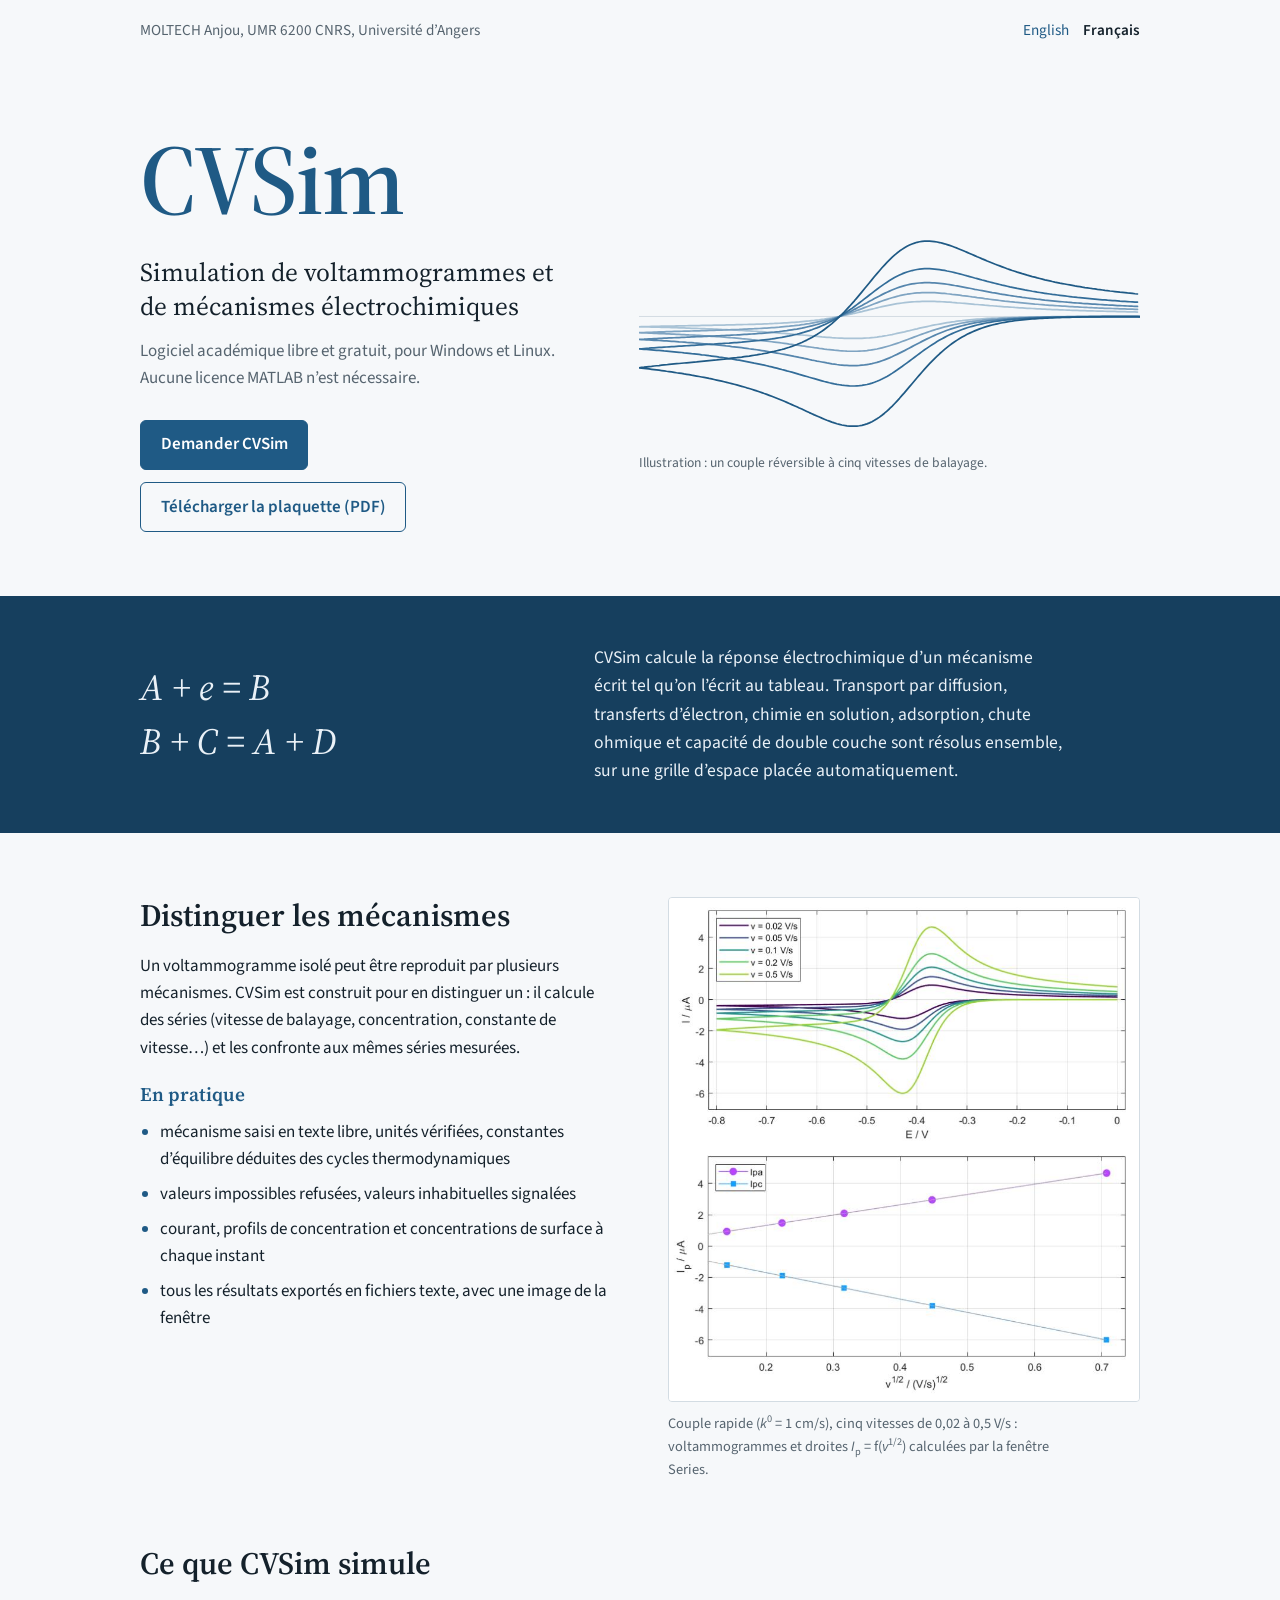
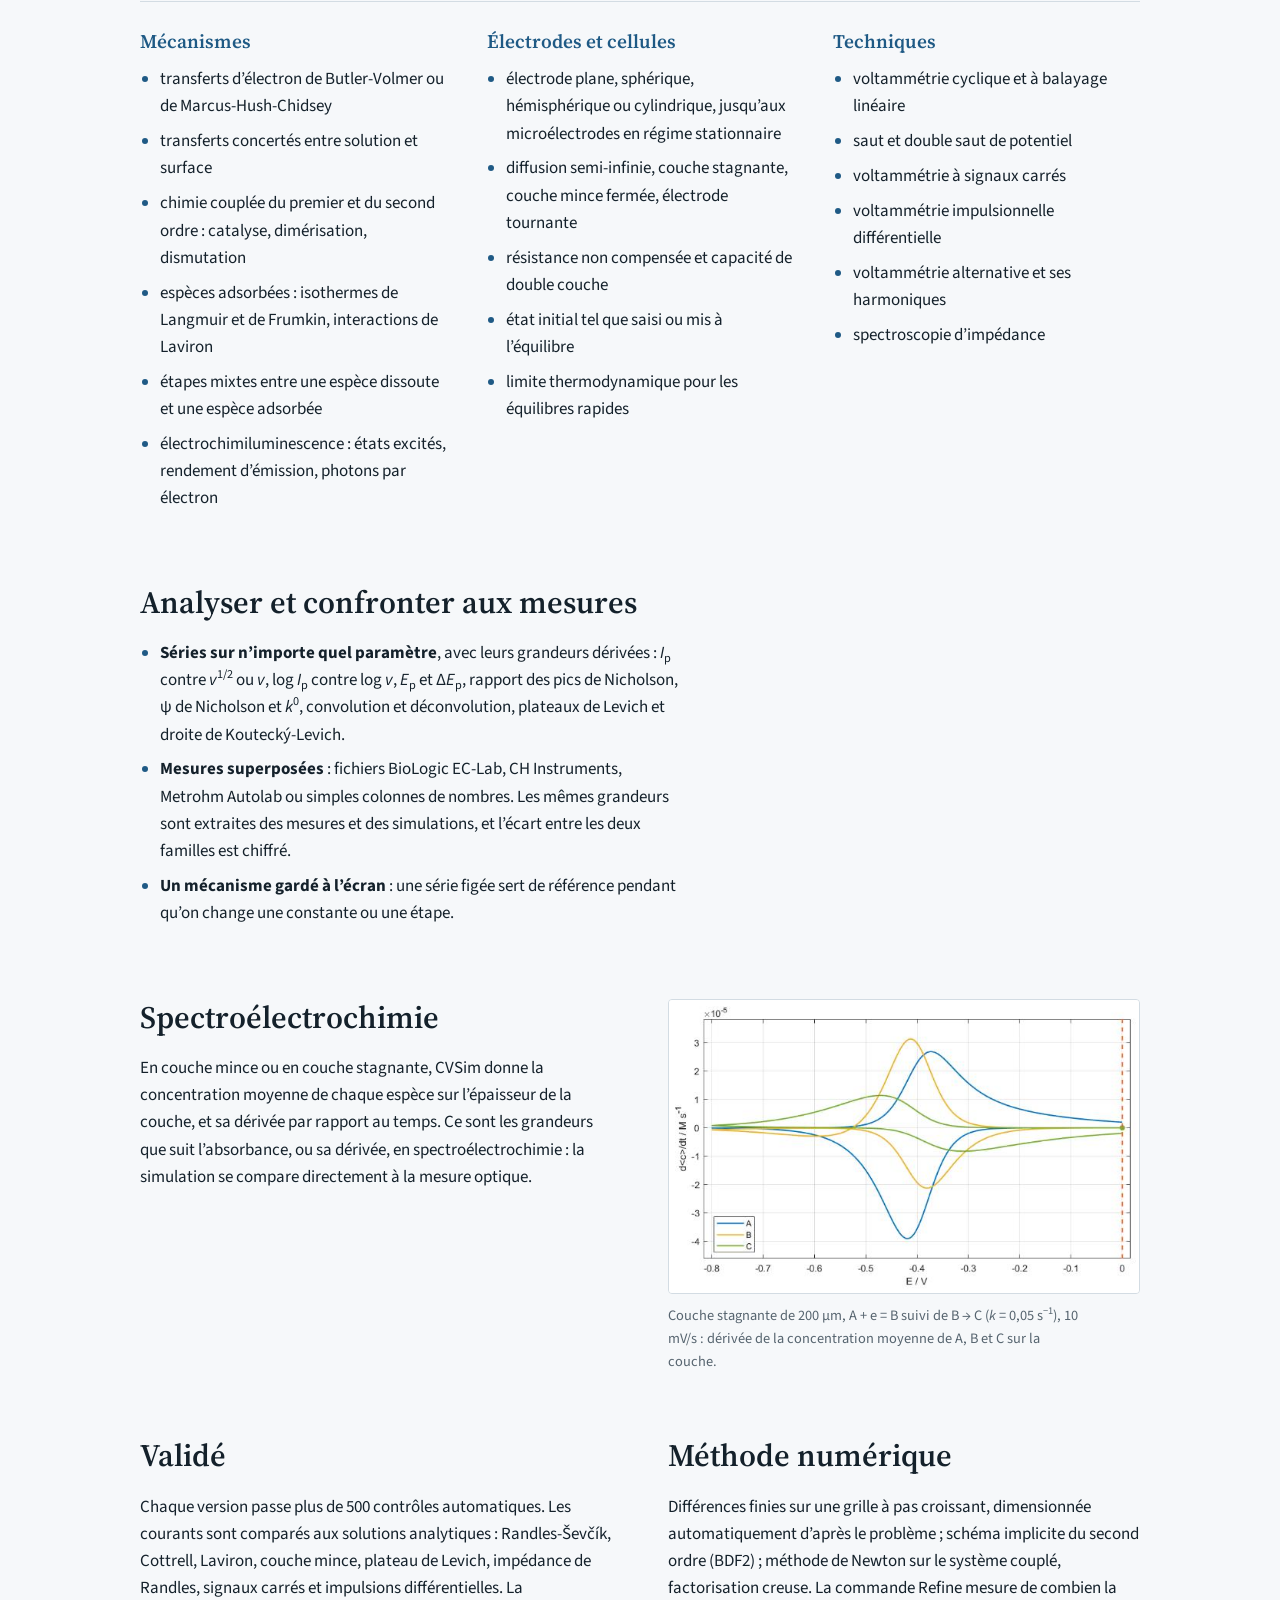
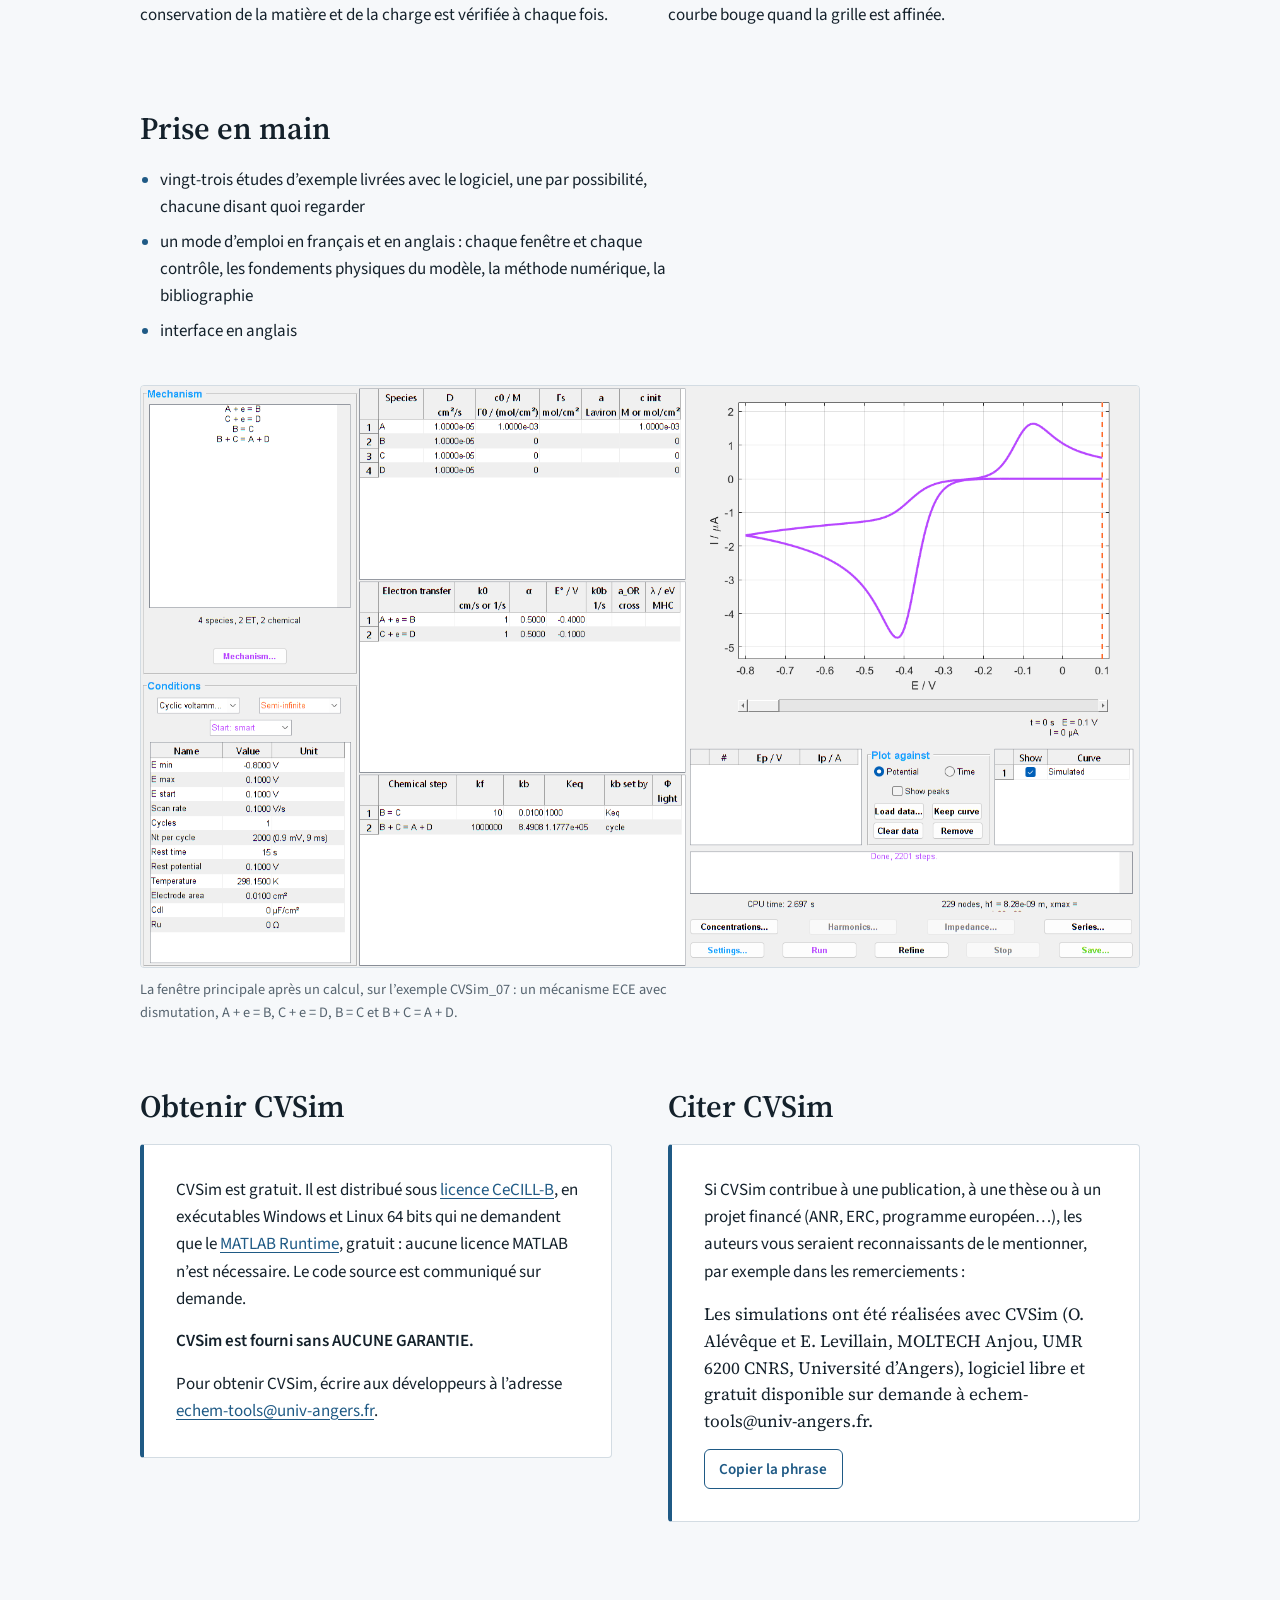
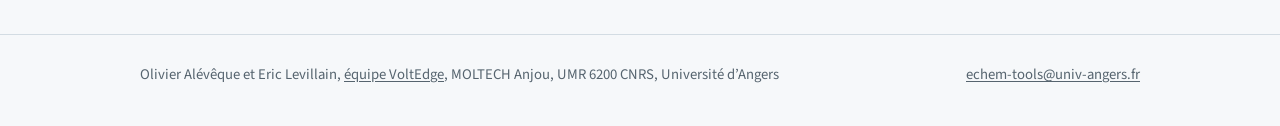
==== fr/index.html @ 3dc46833 "Add files via upload" ====
<!doctype html>
<html lang="fr">
<head>
<meta charset="utf-8">
<meta name="viewport" content="width=device-width, initial-scale=1">
<title>CVSim · Simulation de voltammogrammes et de mécanismes électrochimiques</title>
<meta name="description" content="CVSim est un logiciel académique libre et gratuit qui simule voltammogrammes et mécanismes électrochimiques : diffusion, transfert d'électron, chimie couplée, adsorption, couche mince, spectroélectrochimie. Windows et Linux.">
<link rel="alternate" hreflang="fr" href="./">
<link rel="alternate" hreflang="en" href="../">
<link rel="icon" href="../assets/favicon.svg" type="image/svg+xml">
<link rel="preconnect" href="https://fonts.googleapis.com">
<link rel="preconnect" href="https://fonts.gstatic.com" crossorigin>
<link href="https://fonts.googleapis.com/css2?family=Source+Sans+3:wght@400;600&family=Source+Serif+4:ital,opsz,wght@0,8..60,400;0,8..60,600;1,8..60,400&display=swap" rel="stylesheet">
<link rel="stylesheet" href="../assets/style.css">
</head>
<body>

<header class="topbar">
  <a class="lab" href="https://moltech-anjou.univ-angers.fr/fr/recherche/equipe-voltedge.html">MOLTECH Anjou, UMR 6200 CNRS, Université d’Angers</a>
  <nav class="lang" aria-label="Langue">
    <a href="../" hreflang="en" lang="en">English</a>
    <span aria-current="page">Français</span>
  </nav>
</header>

<main>

  <section class="hero">
    <div>
      <h1>CVSim</h1>
      <p class="tagline">Simulation de voltammogrammes et de mécanismes électrochimiques</p>
      <p class="platform">Logiciel académique libre et gratuit, pour Windows et Linux. Aucune licence MATLAB n’est nécessaire.</p>
      <div class="actions">
        <a class="btn btn-primary" href="mailto:echem-tools@univ-angers.fr?subject=Demande%20CVSim">Demander CVSim</a>
        <a class="btn btn-secondary" href="https://uabox.univ-angers.fr/s/JEEEbe2ZSLbXmXr/download?path=%2F&amp;files=CVSim_Plaquette_FR.pdf">Télécharger la plaquette (PDF)</a>
      </div>
    </div>
    <figure class="hero-figure">
      <img src="../images/hero-cv.svg" width="640" height="320" alt="Voltammogrammes cycliques d’un couple réversible à cinq vitesses de balayage">
      <figcaption>Illustration&nbsp;: un couple réversible à cinq vitesses de balayage.</figcaption>
    </figure>
  </section>

  <section class="board" aria-label="Les mécanismes, écrits comme au tableau">
    <div class="board-inner">
      <p class="equations">A + e = B<br>B + C = A + D</p>
      <p class="lead">CVSim calcule la réponse électrochimique d’un mécanisme écrit tel qu’on l’écrit au tableau. Transport par diffusion, transferts d’électron, chimie en solution, adsorption, chute ohmique et capacité de double couche sont résolus ensemble, sur une grille d’espace placée automatiquement.</p>
    </div>
  </section>

  <section class="section">
    <div class="split">
      <div class="prose">
        <h2>Distinguer les mécanismes</h2>
        <p>Un voltammogramme isolé peut être reproduit par plusieurs mécanismes. CVSim est construit pour en distinguer un&nbsp;: il calcule des séries (vitesse de balayage, concentration, constante de vitesse…) et les confronte aux mêmes séries mesurées.</p>
        <h3>En pratique</h3>
        <ul class="plain">
          <li>mécanisme saisi en texte libre, unités vérifiées, constantes d’équilibre déduites des cycles thermodynamiques</li>
          <li>valeurs impossibles refusées, valeurs inhabituelles signalées</li>
          <li>courant, profils de concentration et concentrations de surface à chaque instant</li>
          <li>tous les résultats exportés en fichiers texte, avec une image de la fenêtre</li>
        </ul>
      </div>
      <figure class="fig" data-file="images/fig1-scan-rates.png">
        <img src="../images/fig1-scan-rates.png" alt="Voltammogrammes d’un couple rapide à cinq vitesses de balayage et courants de pic tracés en fonction de la racine carrée de la vitesse" loading="lazy">
        <figcaption>Couple rapide (<i>k</i><sup>0</sup> = 1 cm/s), cinq vitesses de 0,02 à 0,5 V/s&nbsp;: voltammogrammes et droites <i>I</i><sub>p</sub> = f(<i>v</i><sup>1/2</sup>) calculées par la fenêtre Series.</figcaption>
      </figure>
    </div>
  </section>

  <section class="section" aria-labelledby="possibilites">
    <h2 id="possibilites">Ce que CVSim simule</h2>
    <div class="columns">
      <div>
        <h3>Mécanismes</h3>
        <ul class="plain">
          <li>transferts d’électron de Butler-Volmer ou de Marcus-Hush-Chidsey</li>
          <li>transferts concertés entre solution et surface</li>
          <li>chimie couplée du premier et du second ordre&nbsp;: catalyse, dimérisation, dismutation</li>
          <li>espèces adsorbées&nbsp;: isothermes de Langmuir et de Frumkin, interactions de Laviron</li>
          <li>étapes mixtes entre une espèce dissoute et une espèce adsorbée</li>
          <li>électrochimiluminescence&nbsp;: états excités, rendement d’émission, photons par électron</li>
        </ul>
      </div>
      <div>
        <h3>Électrodes et cellules</h3>
        <ul class="plain">
          <li>électrode plane, sphérique, hémisphérique ou cylindrique, jusqu’aux microélectrodes en régime stationnaire</li>
          <li>diffusion semi-infinie, couche stagnante, couche mince fermée, électrode tournante</li>
          <li>résistance non compensée et capacité de double couche</li>
          <li>état initial tel que saisi ou mis à l’équilibre</li>
          <li>limite thermodynamique pour les équilibres rapides</li>
        </ul>
      </div>
      <div>
        <h3>Techniques</h3>
        <ul class="plain">
          <li>voltammétrie cyclique et à balayage linéaire</li>
          <li>saut et double saut de potentiel</li>
          <li>voltammétrie à signaux carrés</li>
          <li>voltammétrie impulsionnelle différentielle</li>
          <li>voltammétrie alternative et ses harmoniques</li>
          <li>spectroscopie d’impédance</li>
        </ul>
      </div>
    </div>
  </section>

  <section class="section">
    <div class="prose">
      <h2>Analyser et confronter aux mesures</h2>
      <ul class="plain">
        <li><strong>Séries sur n’importe quel paramètre</strong>, avec leurs grandeurs dérivées&nbsp;: <i>I</i><sub>p</sub> contre <i>v</i><sup>1/2</sup> ou <i>v</i>, log <i>I</i><sub>p</sub> contre log <i>v</i>, <i>E</i><sub>p</sub> et Δ<i>E</i><sub>p</sub>, rapport des pics de Nicholson, ψ de Nicholson et <i>k</i><sup>0</sup>, convolution et déconvolution, plateaux de Levich et droite de Koutecký-Levich.</li>
        <li><strong>Mesures superposées</strong>&nbsp;: fichiers BioLogic EC-Lab, CH Instruments, Metrohm Autolab ou simples colonnes de nombres. Les mêmes grandeurs sont extraites des mesures et des simulations, et l’écart entre les deux familles est chiffré.</li>
        <li><strong>Un mécanisme gardé à l’écran</strong>&nbsp;: une série figée sert de référence pendant qu’on change une constante ou une étape.</li>
      </ul>
    </div>
  </section>

  <section class="section">
    <div class="split">
      <div class="prose">
        <h2>Spectroélectrochimie</h2>
        <p>En couche mince ou en couche stagnante, CVSim donne la concentration moyenne de chaque espèce sur l’épaisseur de la couche, et sa dérivée par rapport au temps. Ce sont les grandeurs que suit l’absorbance, ou sa dérivée, en spectroélectrochimie&nbsp;: la simulation se compare directement à la mesure optique.</p>
      </div>
      <figure class="fig" data-file="images/fig2-stagnant-layer.png">
        <img src="../images/fig2-stagnant-layer.png" alt="Dérivée des concentrations moyennes de A, B et C sur une couche stagnante de 200 micromètres" loading="lazy">
        <figcaption>Couche stagnante de 200 μm, A + e = B suivi de B → C (<i>k</i> = 0,05 s<sup>−1</sup>), 10 mV/s&nbsp;: dérivée de la concentration moyenne de A, B et C sur la couche.</figcaption>
      </figure>
    </div>
  </section>

  <section class="section">
    <div class="split">
      <div class="prose">
        <h2>Validé</h2>
        <p>Chaque version passe plus de 500 contrôles automatiques. Les courants sont comparés aux solutions analytiques&nbsp;: Randles-Ševčík, Cottrell, Laviron, couche mince, plateau de Levich, impédance de Randles, signaux carrés et impulsions différentielles. La conservation de la matière et de la charge est vérifiée à chaque fois.</p>
      </div>
      <div class="prose">
        <h2>Méthode numérique</h2>
        <p>Différences finies sur une grille à pas croissant, dimensionnée automatiquement d’après le problème&nbsp;; schéma implicite du second ordre (BDF2)&nbsp;; méthode de Newton sur le système couplé, factorisation creuse. La commande Refine mesure de combien la courbe bouge quand la grille est affinée.</p>
      </div>
    </div>
  </section>

  <section class="section">
    <div class="stack">
      <div class="prose">
        <h2>Prise en main</h2>
        <ul class="plain">
          <li>vingt-trois études d’exemple livrées avec le logiciel, une par possibilité, chacune disant quoi regarder</li>
          <li>un mode d’emploi en français et en anglais&nbsp;: chaque fenêtre et chaque contrôle, les fondements physiques du modèle, la méthode numérique, la bibliographie</li>
          <li>interface en anglais</li>
        </ul>
      </div>
      <figure class="fig" data-file="images/cvsim-window.png">
        <img src="../images/cvsim-window.png" alt="La fenêtre principale de CVSim" loading="lazy">
        <figcaption>La fenêtre principale après un calcul, sur l’exemple CVSim_07&nbsp;: un mécanisme ECE avec dismutation, A + e = B, C + e = D, B = C et B + C = A + D.</figcaption>
      </figure>
    </div>
  </section>

  <section class="section" id="obtenir">
    <div class="split">
      <div>
        <h2>Obtenir CVSim</h2>
        <div class="panel">
          <p>CVSim est gratuit. Il est distribué sous <a href="https://cecill.info/licences/Licence_CeCILL-B_V1-fr.html">licence CeCILL-B</a>, en exécutables Windows et Linux 64&nbsp;bits qui ne demandent que le <a href="https://www.mathworks.com/products/compiler/matlab-runtime.html">MATLAB Runtime</a>, gratuit&nbsp;: aucune licence MATLAB n’est nécessaire. Le code source est communiqué sur demande.</p>
          <p class="warranty">CVSim est fourni sans AUCUNE GARANTIE.</p>
          <p>Pour obtenir CVSim, écrire aux développeurs à l’adresse <a href="mailto:echem-tools@univ-angers.fr?subject=Demande%20CVSim">echem-tools@univ-angers.fr</a>.</p>
        </div>
      </div>
      <div>
        <h2>Citer CVSim</h2>
        <div class="panel">
          <p>Si CVSim contribue à une publication, à une thèse ou à un projet financé (ANR, ERC, programme européen…), les auteurs vous seraient reconnaissants de le mentionner, par exemple dans les remerciements&nbsp;:</p>
          <blockquote class="cite" id="cite-text">Les simulations ont été réalisées avec CVSim (O. Alévêque et E. Levillain, MOLTECH Anjou, UMR 6200 CNRS, Université d’Angers), logiciel libre et gratuit disponible sur demande à echem-tools@univ-angers.fr.</blockquote>
          <button class="copy" type="button" data-target="cite-text" data-done="Copié">Copier la phrase</button><span class="copy-status" role="status" aria-live="polite"></span>
        </div>
      </div>
    </div>
  </section>

</main>

<footer>
  <div class="footer-inner">
    <p>Olivier Alévêque et Eric Levillain, <a href="https://moltech-anjou.univ-angers.fr/fr/recherche/equipe-voltedge.html">équipe VoltEdge</a>, MOLTECH Anjou, UMR 6200 CNRS, Université d’Angers</p>
    <p><a href="mailto:echem-tools@univ-angers.fr">echem-tools@univ-angers.fr</a></p>
  </div>
</footer>

<script src="../assets/site.js"></script>
</body>
</html>
---- assets/style.css ----
/* CVSim — site stylesheet (shared by the English and French pages) */

:root {
  --paper: #F6F8FA;
  --surface: #FFFFFF;
  --ink: #14212B;
  --muted: #56646F;
  --rule: #D3DCE3;
  --accent: #1F5A85;
  --accent-deep: #163F5E;
  --accent-soft: #E6EEF5;

  --serif: "Source Serif 4", Georgia, "Times New Roman", serif;
  --sans: "Source Sans 3", "Segoe UI", Helvetica, Arial, sans-serif;

  --measure: 68ch;
  --wide: 1080px;
  --gutter: clamp(16px, 4vw, 40px);
}

*,
*::before,
*::after { box-sizing: border-box; }

html { -webkit-text-size-adjust: 100%; }

body {
  margin: 0;
  background: var(--paper);
  color: var(--ink);
  font-family: var(--sans);
  font-size: 1.0625rem;
  line-height: 1.6;
}

img, svg { max-width: 100%; height: auto; display: block; }

a { color: var(--accent); text-underline-offset: 0.15em; }
a:hover { color: var(--accent-deep); }

:focus-visible {
  outline: 3px solid var(--accent);
  outline-offset: 3px;
  border-radius: 2px;
}

sub, sup { font-size: 0.72em; line-height: 0; }

/* ---------- Top bar ---------- */

.topbar {
  max-width: var(--wide);
  margin: 0 auto;
  padding: 18px var(--gutter);
  display: flex;
  justify-content: space-between;
  align-items: baseline;
  gap: 16px;
  font-size: 0.95rem;
  color: var(--muted);
}

.topbar .lab { color: var(--muted); text-decoration: none; }
.topbar .lab:hover { color: var(--ink); text-decoration: underline; }

.lang { display: flex; gap: 14px; }
.lang a, .lang span { text-decoration: none; }
.lang [aria-current="page"] { color: var(--ink); font-weight: 600; }

/* ---------- Hero ---------- */

.hero {
  max-width: var(--wide);
  margin: 0 auto;
  padding: clamp(24px, 6vw, 72px) var(--gutter) clamp(32px, 6vw, 64px);
  display: grid;
  grid-template-columns: minmax(0, 1fr) minmax(0, 1.15fr);
  gap: clamp(24px, 5vw, 64px);
  align-items: center;
}

.hero h1 {
  font-family: var(--serif);
  font-weight: 600;
  font-size: clamp(3.4rem, 9vw, 6.2rem);
  line-height: 0.95;
  letter-spacing: -0.02em;
  color: var(--accent);
  margin: 0 0 0.3em;
}

.hero .tagline {
  font-family: var(--serif);
  font-size: clamp(1.25rem, 2.4vw, 1.6rem);
  line-height: 1.3;
  margin: 0 0 0.6em;
}

.hero .platform { color: var(--muted); margin: 0 0 1.6em; }

.actions { display: flex; flex-wrap: wrap; gap: 12px; }

.btn {
  display: inline-block;
  padding: 0.62em 1.15em;
  border-radius: 6px;
  font-weight: 600;
  text-decoration: none;
  border: 1.5px solid var(--accent);
}
.btn-primary { background: var(--accent); color: #fff; }
.btn-primary:hover { background: var(--accent-deep); border-color: var(--accent-deep); color: #fff; }
.btn-secondary { background: transparent; color: var(--accent); }
.btn-secondary:hover { background: var(--accent-soft); }

.hero-figure { margin: 0; }
.hero-figure figcaption {
  margin-top: 10px;
  font-size: 0.85rem;
  color: var(--muted);
}

/* ---------- Mechanism strip ---------- */

.board {
  background: var(--accent-deep);
  color: #EAF1F7;
}
.board-inner {
  max-width: var(--wide);
  margin: 0 auto;
  padding: clamp(28px, 5vw, 48px) var(--gutter);
  display: grid;
  grid-template-columns: minmax(0, 1fr) minmax(0, 1.4fr);
  gap: clamp(20px, 5vw, 64px);
  align-items: center;
}
.board .equations {
  font-family: var(--serif);
  font-style: italic;
  font-size: clamp(1.5rem, 3.4vw, 2.3rem);
  line-height: 1.45;
  margin: 0;
}
.board p.lead { margin: 0; font-size: 1.1rem; max-width: 52ch; }

/* ---------- Content ---------- */

main { padding-bottom: 24px; }

.section {
  max-width: var(--wide);
  margin: 0 auto;
  padding: clamp(36px, 6vw, 64px) var(--gutter) 0;
}

.section h2,
.split h2 {
  font-family: var(--serif);
  font-weight: 600;
  font-size: clamp(1.55rem, 2.6vw, 1.95rem);
  line-height: 1.2;
  margin: 0 0 0.6em;
  color: var(--ink);
}

.section h3 {
  font-family: var(--serif);
  font-weight: 600;
  font-size: 1.2rem;
  margin: 0 0 0.5em;
  color: var(--accent);
}

.prose { max-width: var(--measure); }
.prose p { margin: 0 0 1em; }

ul.plain { margin: 0; padding-left: 1.15em; }
ul.plain li { margin: 0 0 0.45em; }
ul.plain li::marker { color: var(--accent); }

.split {
  display: grid;
  grid-template-columns: minmax(0, 1fr) minmax(0, 1fr);
  gap: clamp(24px, 5vw, 56px);
  align-items: start;
}

.columns {
  display: grid;
  grid-template-columns: repeat(3, minmax(0, 1fr));
  gap: clamp(20px, 4vw, 40px);
  border-top: 1px solid var(--rule);
  padding-top: 24px;
}

/* ---------- Figures ---------- */

figure.fig { margin: 0; }
figure.fig img {
  width: 100%;
  background: var(--surface);
  border: 1px solid var(--rule);
  border-radius: 4px;
}
figure.fig figcaption {
  margin-top: 10px;
  font-size: 0.9rem;
  color: var(--muted);
  max-width: 60ch;
}

/* Shown only while an image file has not been added to /images yet */
figure.fig.missing img { display: none; }
figure.fig.missing::before {
  content: attr(data-file);
  display: flex;
  align-items: center;
  justify-content: center;
  min-height: 220px;
  border: 1.5px dashed var(--rule);
  border-radius: 4px;
  color: var(--muted);
  font-size: 0.9rem;
  background: var(--surface);
}

/* ---------- Obtain / cite ---------- */

.panel {
  background: var(--surface);
  border: 1px solid var(--rule);
  border-left: 4px solid var(--accent);
  border-radius: 4px;
  padding: clamp(20px, 3vw, 32px);
}
.panel p { margin: 0 0 0.9em; }
.panel p:last-child { margin-bottom: 0; }

.warranty { font-weight: 600; }

blockquote.cite {
  margin: 0 0 14px;
  padding: 0;
  font-family: var(--serif);
  font-size: 1.08rem;
  line-height: 1.55;
}

.copy {
  font: inherit;
  font-size: 0.95rem;
  font-weight: 600;
  padding: 0.45em 0.95em;
  border-radius: 6px;
  border: 1.5px solid var(--accent);
  background: transparent;
  color: var(--accent);
  cursor: pointer;
}
.copy:hover { background: var(--accent-soft); }
.copy-status { margin-left: 10px; font-size: 0.9rem; color: var(--muted); }

/* ---------- Footer ---------- */

footer {
  margin-top: clamp(48px, 8vw, 88px);
  border-top: 1px solid var(--rule);
}
.footer-inner {
  max-width: var(--wide);
  margin: 0 auto;
  padding: 28px var(--gutter) 40px;
  display: flex;
  flex-wrap: wrap;
  justify-content: space-between;
  gap: 12px 32px;
  font-size: 0.92rem;
  color: var(--muted);
}
.footer-inner p { margin: 0; }
.footer-inner a { color: var(--muted); }
.footer-inner a:hover { color: var(--ink); }

/* ---------- Responsive ---------- */

@media (max-width: 820px) {
  .hero,
  .board-inner,
  .split { grid-template-columns: minmax(0, 1fr); }
  .columns { grid-template-columns: minmax(0, 1fr); }
  .hero-figure { order: 2; }
}

@media (max-width: 480px) {
  .topbar { flex-direction: column; gap: 6px; }
  .btn { width: 100%; text-align: center; }
}

@media print {
  .actions, .copy, .lang { display: none; }
  body { background: #fff; }
  .board { background: #fff; color: var(--ink); }
}

/* Prose followed by a full-width figure (wide window captures) */
.stack { display: grid; gap: clamp(20px, 3vw, 32px); }
.stack figure.fig figcaption { max-width: 80ch; }
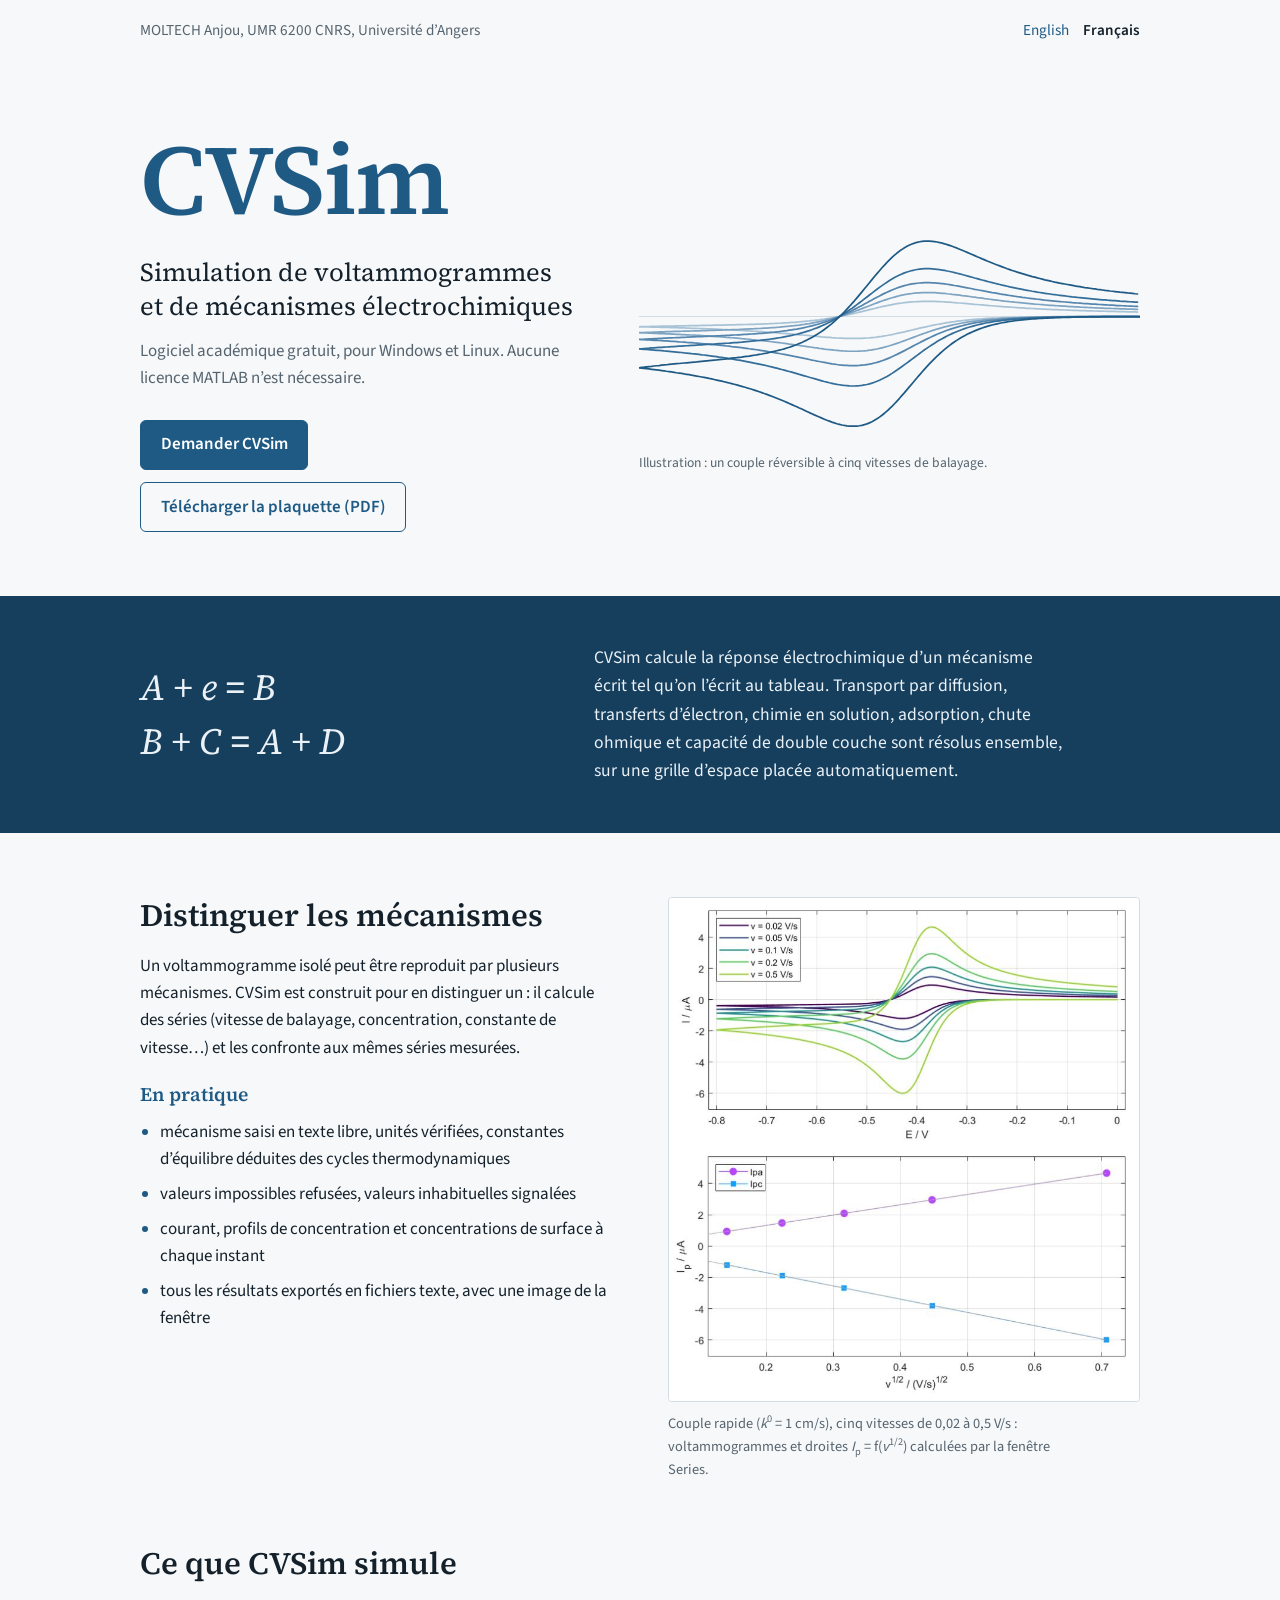
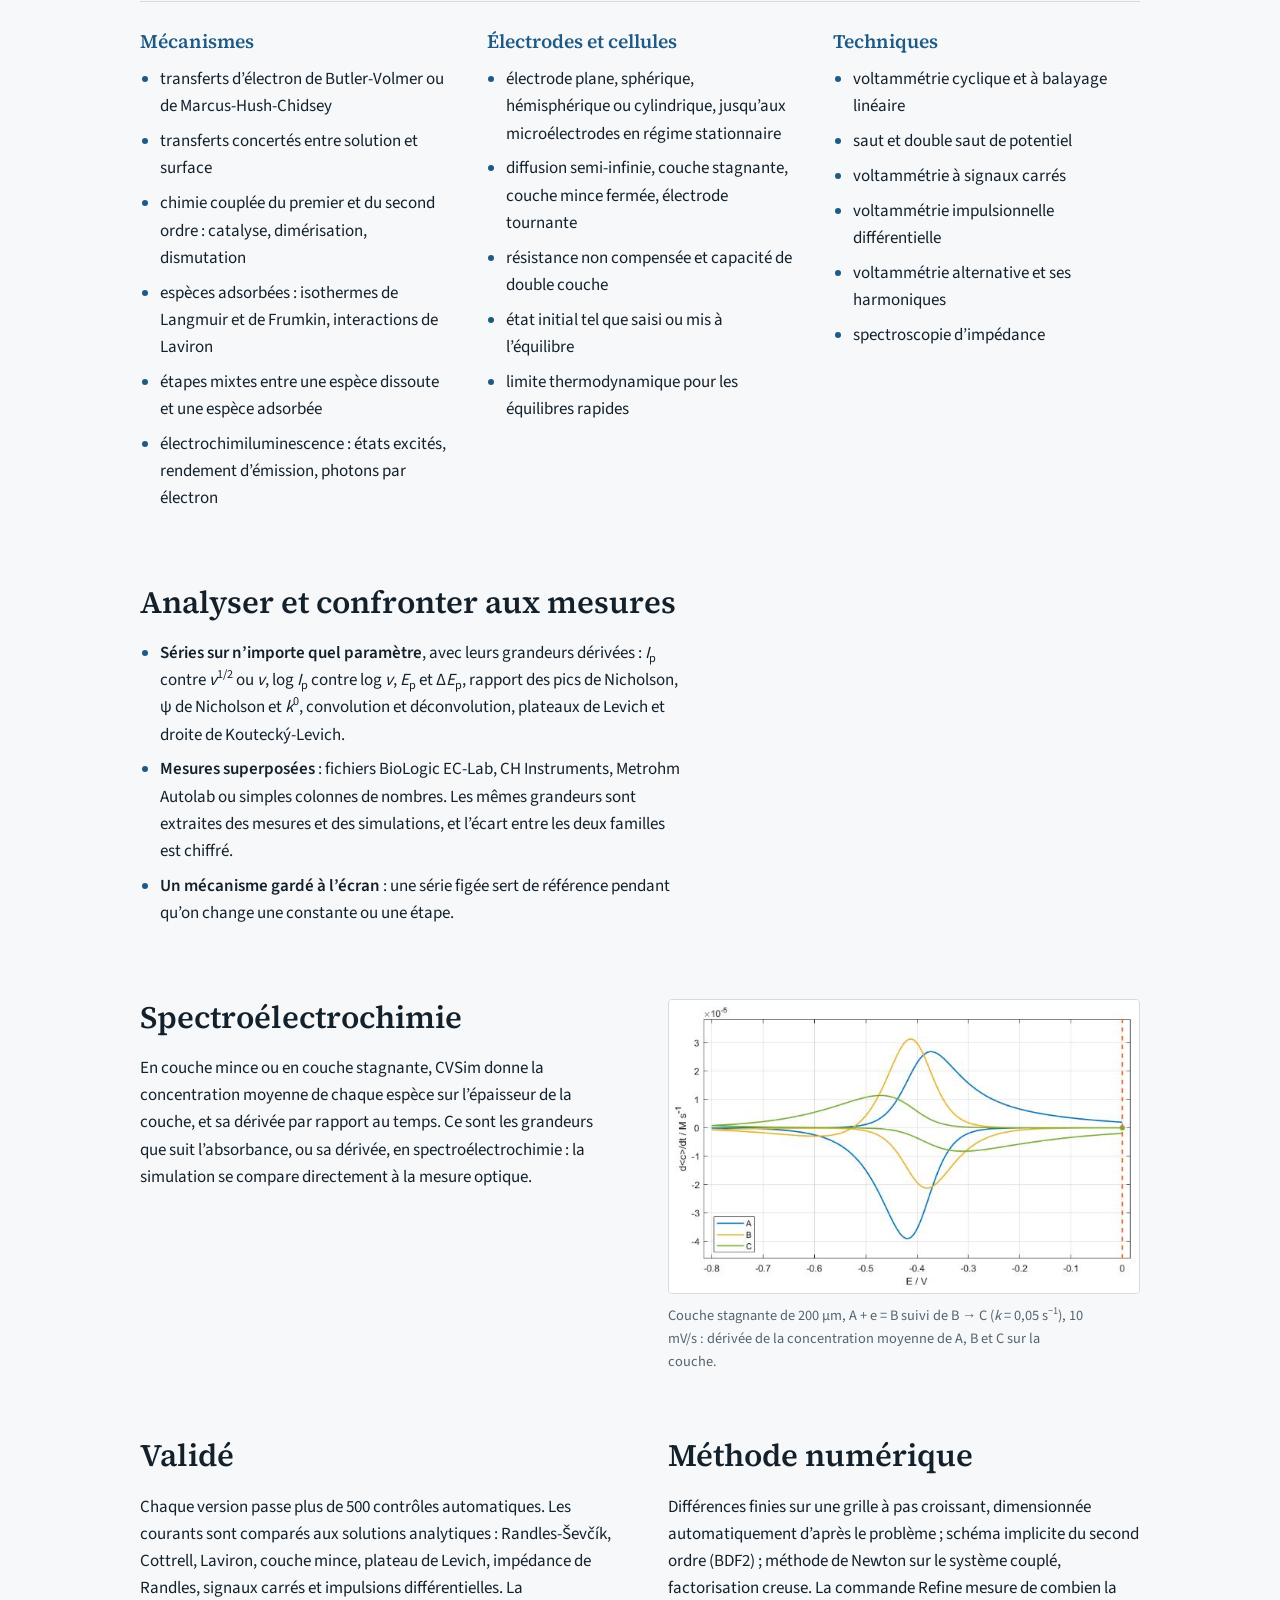
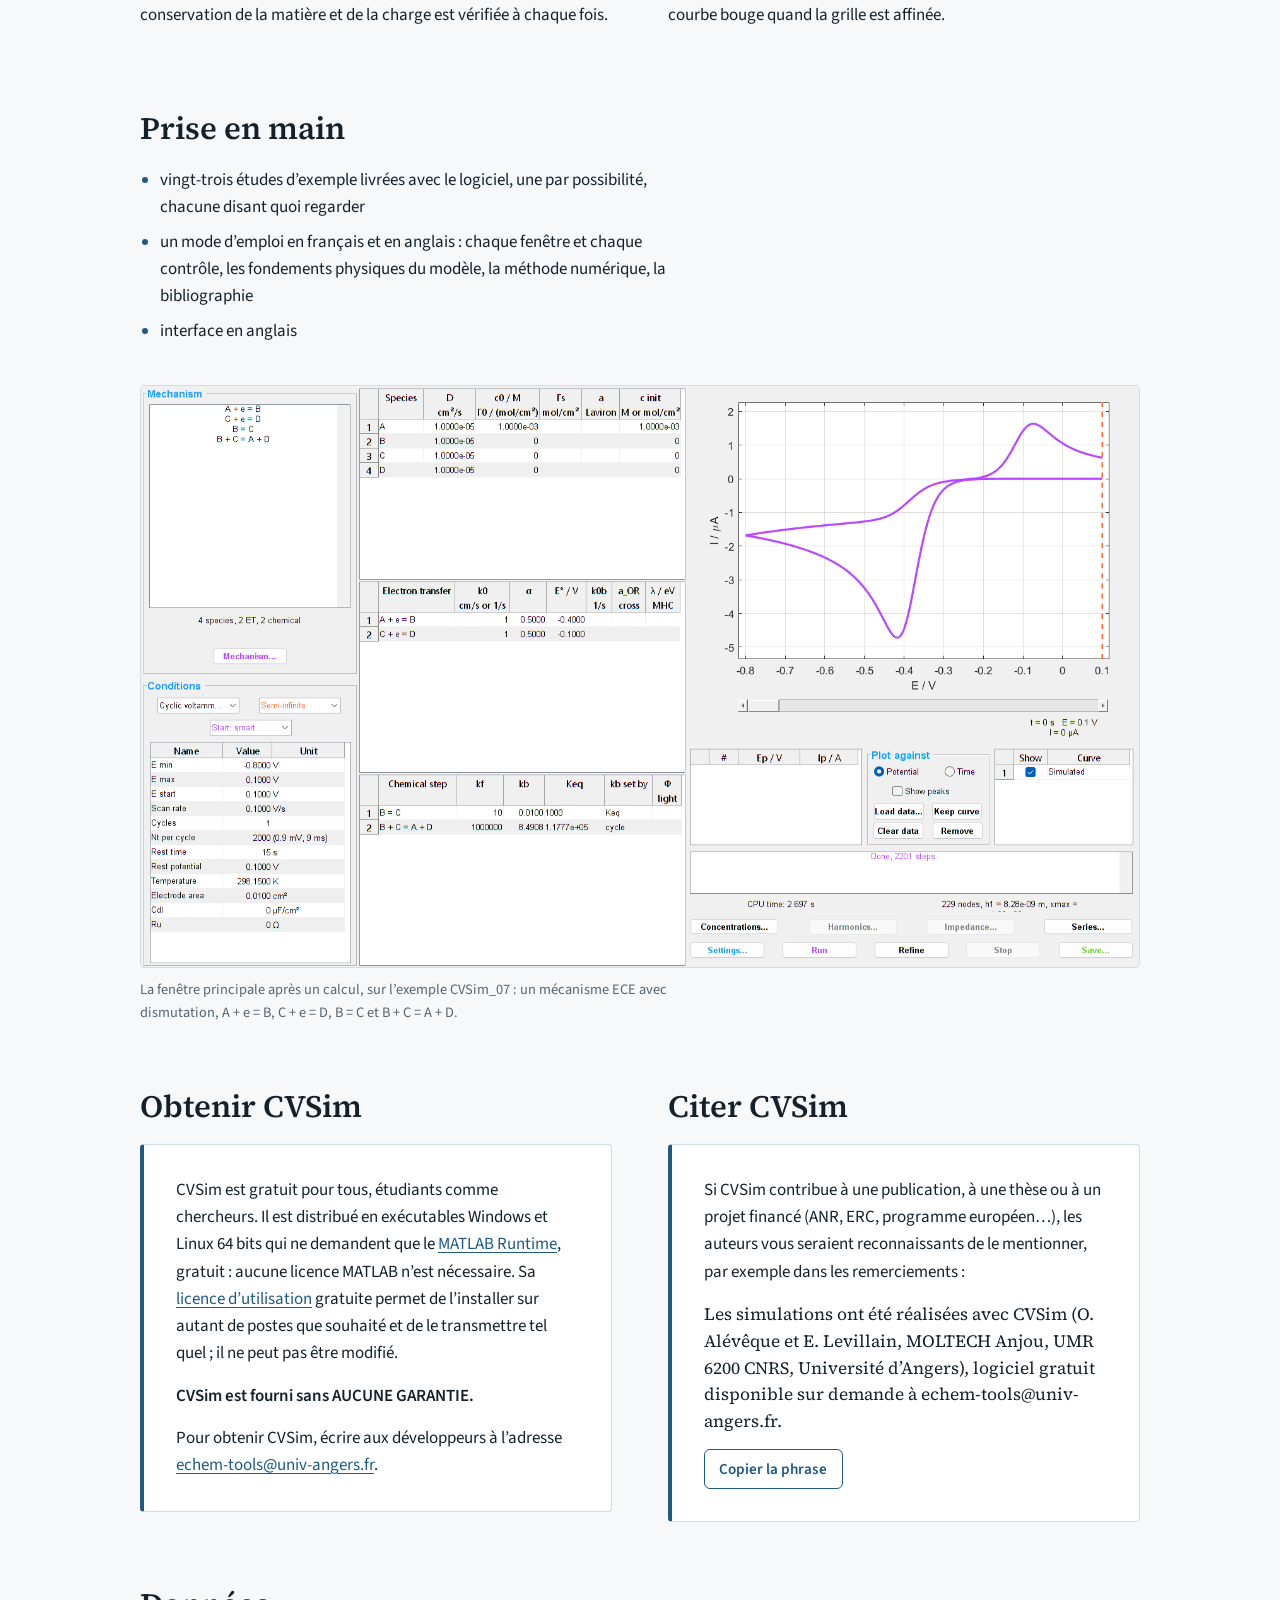
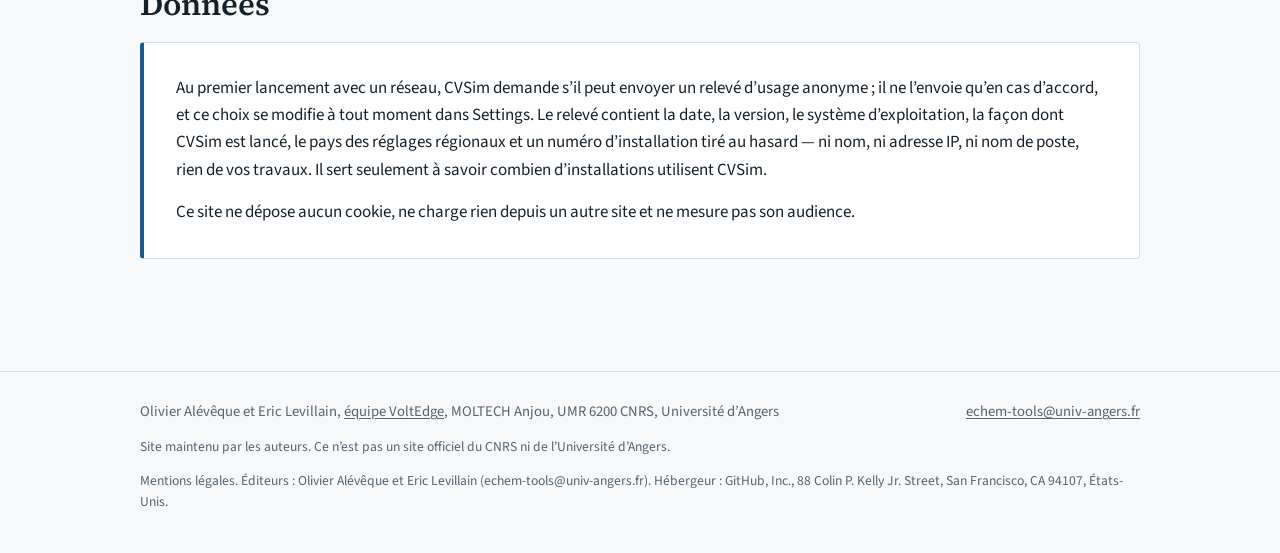
==== commit 3b246d98: "Add files via upload" ====
--- a/fr/index.html
+++ b/fr/index.html
@@ -4,13 +4,11 @@
 <meta charset="utf-8">
 <meta name="viewport" content="width=device-width, initial-scale=1">
 <title>CVSim · Simulation de voltammogrammes et de mécanismes électrochimiques</title>
-<meta name="description" content="CVSim est un logiciel académique libre et gratuit qui simule voltammogrammes et mécanismes électrochimiques : diffusion, transfert d'électron, chimie couplée, adsorption, couche mince, spectroélectrochimie. Windows et Linux.">
+<meta name="description" content="CVSim est un logiciel académique gratuit qui simule voltammogrammes et mécanismes électrochimiques : diffusion, transfert d'électron, chimie couplée, adsorption, couche mince, spectroélectrochimie. Windows et Linux.">
 <link rel="alternate" hreflang="fr" href="./">
 <link rel="alternate" hreflang="en" href="../">
 <link rel="icon" href="../assets/favicon.svg" type="image/svg+xml">
-<link rel="preconnect" href="https://fonts.googleapis.com">
-<link rel="preconnect" href="https://fonts.gstatic.com" crossorigin>
-<link href="https://fonts.googleapis.com/css2?family=Source+Sans+3:wght@400;600&family=Source+Serif+4:ital,opsz,wght@0,8..60,400;0,8..60,600;1,8..60,400&display=swap" rel="stylesheet">
+<link rel="stylesheet" href="../assets/fonts.css">
 <link rel="stylesheet" href="../assets/style.css">
 </head>
 <body>
@@ -29,10 +27,10 @@
     <div>
       <h1>CVSim</h1>
       <p class="tagline">Simulation de voltammogrammes et de mécanismes électrochimiques</p>
-      <p class="platform">Logiciel académique libre et gratuit, pour Windows et Linux. Aucune licence MATLAB n’est nécessaire.</p>
+      <p class="platform">Logiciel académique gratuit, pour Windows et Linux. Aucune licence MATLAB n’est nécessaire.</p>
       <div class="actions">
         <a class="btn btn-primary" href="mailto:echem-tools@univ-angers.fr?subject=Demande%20CVSim">Demander CVSim</a>
-        <a class="btn btn-secondary" href="https://uabox.univ-angers.fr/s/JEEEbe2ZSLbXmXr/download?path=%2F&amp;files=CVSim_Plaquette_FR.pdf">Télécharger la plaquette (PDF)</a>
+        <a class="btn btn-secondary" href="../docs/CVSim_Plaquette_FR.pdf">Télécharger la plaquette (PDF)</a>
       </div>
     </div>
     <figure class="hero-figure">
@@ -165,7 +163,7 @@
       <div>
         <h2>Obtenir CVSim</h2>
         <div class="panel">
-          <p>CVSim est gratuit. Il est distribué sous <a href="https://cecill.info/licences/Licence_CeCILL-B_V1-fr.html">licence CeCILL-B</a>, en exécutables Windows et Linux 64&nbsp;bits qui ne demandent que le <a href="https://www.mathworks.com/products/compiler/matlab-runtime.html">MATLAB Runtime</a>, gratuit&nbsp;: aucune licence MATLAB n’est nécessaire. Le code source est communiqué sur demande.</p>
+          <p>CVSim est gratuit pour tous, étudiants comme chercheurs. Il est distribué en exécutables Windows et Linux 64&nbsp;bits qui ne demandent que le <a href="https://www.mathworks.com/products/compiler/matlab-runtime.html">MATLAB Runtime</a>, gratuit&nbsp;: aucune licence MATLAB n’est nécessaire. Sa <a href="../docs/CVSim_Licence.pdf">licence d’utilisation</a> gratuite permet de l’installer sur autant de postes que souhaité et de le transmettre tel quel&nbsp;; il ne peut pas être modifié.</p>
           <p class="warranty">CVSim est fourni sans AUCUNE GARANTIE.</p>
           <p>Pour obtenir CVSim, écrire aux développeurs à l’adresse <a href="mailto:echem-tools@univ-angers.fr?subject=Demande%20CVSim">echem-tools@univ-angers.fr</a>.</p>
         </div>
@@ -174,10 +172,18 @@
         <h2>Citer CVSim</h2>
         <div class="panel">
           <p>Si CVSim contribue à une publication, à une thèse ou à un projet financé (ANR, ERC, programme européen…), les auteurs vous seraient reconnaissants de le mentionner, par exemple dans les remerciements&nbsp;:</p>
-          <blockquote class="cite" id="cite-text">Les simulations ont été réalisées avec CVSim (O. Alévêque et E. Levillain, MOLTECH Anjou, UMR 6200 CNRS, Université d’Angers), logiciel libre et gratuit disponible sur demande à echem-tools@univ-angers.fr.</blockquote>
+          <blockquote class="cite" id="cite-text">Les simulations ont été réalisées avec CVSim (O. Alévêque et E. Levillain, MOLTECH Anjou, UMR 6200 CNRS, Université d’Angers), logiciel gratuit disponible sur demande à echem-tools@univ-angers.fr.</blockquote>
           <button class="copy" type="button" data-target="cite-text" data-done="Copié">Copier la phrase</button><span class="copy-status" role="status" aria-live="polite"></span>
         </div>
       </div>
+    </div>
+  </section>
+
+  <section class="section" id="donnees">
+    <h2>Données</h2>
+    <div class="panel">
+      <p>Au premier lancement avec un réseau, CVSim demande s’il peut envoyer un relevé d’usage anonyme&nbsp;; il ne l’envoie qu’en cas d’accord, et ce choix se modifie à tout moment dans Settings. Le relevé contient la date, la version, le système d’exploitation, la façon dont CVSim est lancé, le pays des réglages régionaux et un numéro d’installation tiré au hasard &mdash; ni nom, ni adresse IP, ni nom de poste, rien de vos travaux. Il sert seulement à savoir combien d’installations utilisent CVSim.</p>
+      <p>Ce site ne dépose aucun cookie, ne charge rien depuis un autre site et ne mesure pas son audience.</p>
     </div>
   </section>
 
@@ -187,6 +193,8 @@
   <div class="footer-inner">
     <p>Olivier Alévêque et Eric Levillain, <a href="https://moltech-anjou.univ-angers.fr/fr/recherche/equipe-voltedge.html">équipe VoltEdge</a>, MOLTECH Anjou, UMR 6200 CNRS, Université d’Angers</p>
     <p><a href="mailto:echem-tools@univ-angers.fr">echem-tools@univ-angers.fr</a></p>
+    <p class="note">Site maintenu par les auteurs. Ce n’est pas un site officiel du CNRS ni de l’Université d’Angers.</p>
+    <p class="note">Mentions légales. Éditeurs&nbsp;: Olivier Alévêque et Eric Levillain (echem-tools@univ-angers.fr). Hébergeur&nbsp;: GitHub, Inc., 88 Colin P. Kelly Jr. Street, San Francisco, CA 94107, États-Unis.</p>
   </div>
 </footer>
 
--- a/assets/fonts.css
+++ b/assets/fonts.css
@@ -0,0 +1,122 @@
+/* Self-hosted fonts (SIL Open Font License 1.1), from @fontsource.
+   Served by the site itself: no visitor request goes to a font service. */
+@font-face {
+  font-family: 'Source Sans 3';
+  font-style: normal;
+  font-display: swap;
+  font-weight: 400;
+  src: url(fonts/source-sans-3-greek-400-normal.woff2) format('woff2');
+  unicode-range: U+0370-0377,U+037A-037F,U+0384-038A,U+038C,U+038E-03A1,U+03A3-03FF;
+}
+@font-face {
+  font-family: 'Source Sans 3';
+  font-style: normal;
+  font-display: swap;
+  font-weight: 400;
+  src: url(fonts/source-sans-3-latin-ext-400-normal.woff2) format('woff2');
+  unicode-range: U+0100-02BA,U+02BD-02C5,U+02C7-02CC,U+02CE-02D7,U+02DD-02FF,U+0304,U+0308,U+0329,U+1D00-1DBF,U+1E00-1E9F,U+1EF2-1EFF,U+2020,U+20A0-20AB,U+20AD-20C0,U+2113,U+2C60-2C7F,U+A720-A7FF;
+}
+@font-face {
+  font-family: 'Source Sans 3';
+  font-style: normal;
+  font-display: swap;
+  font-weight: 400;
+  src: url(fonts/source-sans-3-latin-400-normal.woff2) format('woff2');
+  unicode-range: U+0000-00FF,U+0131,U+0152-0153,U+02BB-02BC,U+02C6,U+02DA,U+02DC,U+0304,U+0308,U+0329,U+2000-206F,U+20AC,U+2122,U+2191,U+2193,U+2212,U+2215,U+FEFF,U+FFFD;
+}
+@font-face {
+  font-family: 'Source Sans 3';
+  font-style: normal;
+  font-display: swap;
+  font-weight: 600;
+  src: url(fonts/source-sans-3-greek-600-normal.woff2) format('woff2');
+  unicode-range: U+0370-0377,U+037A-037F,U+0384-038A,U+038C,U+038E-03A1,U+03A3-03FF;
+}
+@font-face {
+  font-family: 'Source Sans 3';
+  font-style: normal;
+  font-display: swap;
+  font-weight: 600;
+  src: url(fonts/source-sans-3-latin-ext-600-normal.woff2) format('woff2');
+  unicode-range: U+0100-02BA,U+02BD-02C5,U+02C7-02CC,U+02CE-02D7,U+02DD-02FF,U+0304,U+0308,U+0329,U+1D00-1DBF,U+1E00-1E9F,U+1EF2-1EFF,U+2020,U+20A0-20AB,U+20AD-20C0,U+2113,U+2C60-2C7F,U+A720-A7FF;
+}
+@font-face {
+  font-family: 'Source Sans 3';
+  font-style: normal;
+  font-display: swap;
+  font-weight: 600;
+  src: url(fonts/source-sans-3-latin-600-normal.woff2) format('woff2');
+  unicode-range: U+0000-00FF,U+0131,U+0152-0153,U+02BB-02BC,U+02C6,U+02DA,U+02DC,U+0304,U+0308,U+0329,U+2000-206F,U+20AC,U+2122,U+2191,U+2193,U+2212,U+2215,U+FEFF,U+FFFD;
+}
+@font-face {
+  font-family: 'Source Serif 4';
+  font-style: normal;
+  font-display: swap;
+  font-weight: 400;
+  src: url(fonts/source-serif-4-greek-400-normal.woff2) format('woff2');
+  unicode-range: U+0370-0377,U+037A-037F,U+0384-038A,U+038C,U+038E-03A1,U+03A3-03FF;
+}
+@font-face {
+  font-family: 'Source Serif 4';
+  font-style: normal;
+  font-display: swap;
+  font-weight: 400;
+  src: url(fonts/source-serif-4-latin-ext-400-normal.woff2) format('woff2');
+  unicode-range: U+0100-02BA,U+02BD-02C5,U+02C7-02CC,U+02CE-02D7,U+02DD-02FF,U+0304,U+0308,U+0329,U+1D00-1DBF,U+1E00-1E9F,U+1EF2-1EFF,U+2020,U+20A0-20AB,U+20AD-20C0,U+2113,U+2C60-2C7F,U+A720-A7FF;
+}
+@font-face {
+  font-family: 'Source Serif 4';
+  font-style: normal;
+  font-display: swap;
+  font-weight: 400;
+  src: url(fonts/source-serif-4-latin-400-normal.woff2) format('woff2');
+  unicode-range: U+0000-00FF,U+0131,U+0152-0153,U+02BB-02BC,U+02C6,U+02DA,U+02DC,U+0304,U+0308,U+0329,U+2000-206F,U+20AC,U+2122,U+2191,U+2193,U+2212,U+2215,U+FEFF,U+FFFD;
+}
+@font-face {
+  font-family: 'Source Serif 4';
+  font-style: normal;
+  font-display: swap;
+  font-weight: 600;
+  src: url(fonts/source-serif-4-greek-600-normal.woff2) format('woff2');
+  unicode-range: U+0370-0377,U+037A-037F,U+0384-038A,U+038C,U+038E-03A1,U+03A3-03FF;
+}
+@font-face {
+  font-family: 'Source Serif 4';
+  font-style: normal;
+  font-display: swap;
+  font-weight: 600;
+  src: url(fonts/source-serif-4-latin-ext-600-normal.woff2) format('woff2');
+  unicode-range: U+0100-02BA,U+02BD-02C5,U+02C7-02CC,U+02CE-02D7,U+02DD-02FF,U+0304,U+0308,U+0329,U+1D00-1DBF,U+1E00-1E9F,U+1EF2-1EFF,U+2020,U+20A0-20AB,U+20AD-20C0,U+2113,U+2C60-2C7F,U+A720-A7FF;
+}
+@font-face {
+  font-family: 'Source Serif 4';
+  font-style: normal;
+  font-display: swap;
+  font-weight: 600;
+  src: url(fonts/source-serif-4-latin-600-normal.woff2) format('woff2');
+  unicode-range: U+0000-00FF,U+0131,U+0152-0153,U+02BB-02BC,U+02C6,U+02DA,U+02DC,U+0304,U+0308,U+0329,U+2000-206F,U+20AC,U+2122,U+2191,U+2193,U+2212,U+2215,U+FEFF,U+FFFD;
+}
+@font-face {
+  font-family: 'Source Serif 4';
+  font-style: italic;
+  font-display: swap;
+  font-weight: 400;
+  src: url(fonts/source-serif-4-greek-400-italic.woff2) format('woff2');
+  unicode-range: U+0370-0377,U+037A-037F,U+0384-038A,U+038C,U+038E-03A1,U+03A3-03FF;
+}
+@font-face {
+  font-family: 'Source Serif 4';
+  font-style: italic;
+  font-display: swap;
+  font-weight: 400;
+  src: url(fonts/source-serif-4-latin-ext-400-italic.woff2) format('woff2');
+  unicode-range: U+0100-02BA,U+02BD-02C5,U+02C7-02CC,U+02CE-02D7,U+02DD-02FF,U+0304,U+0308,U+0329,U+1D00-1DBF,U+1E00-1E9F,U+1EF2-1EFF,U+2020,U+20A0-20AB,U+20AD-20C0,U+2113,U+2C60-2C7F,U+A720-A7FF;
+}
+@font-face {
+  font-family: 'Source Serif 4';
+  font-style: italic;
+  font-display: swap;
+  font-weight: 400;
+  src: url(fonts/source-serif-4-latin-400-italic.woff2) format('woff2');
+  unicode-range: U+0000-00FF,U+0131,U+0152-0153,U+02BB-02BC,U+02C6,U+02DA,U+02DC,U+0304,U+0308,U+0329,U+2000-206F,U+20AC,U+2122,U+2191,U+2193,U+2212,U+2215,U+FEFF,U+FFFD;
+}
--- a/assets/style.css
+++ b/assets/style.css
@@ -306,3 +306,5 @@
 /* Prose followed by a full-width figure (wide window captures) */
 .stack { display: grid; gap: clamp(20px, 3vw, 32px); }
 .stack figure.fig figcaption { max-width: 80ch; }
+
+.footer-inner .note { flex-basis: 100%; font-size: 0.85rem; }
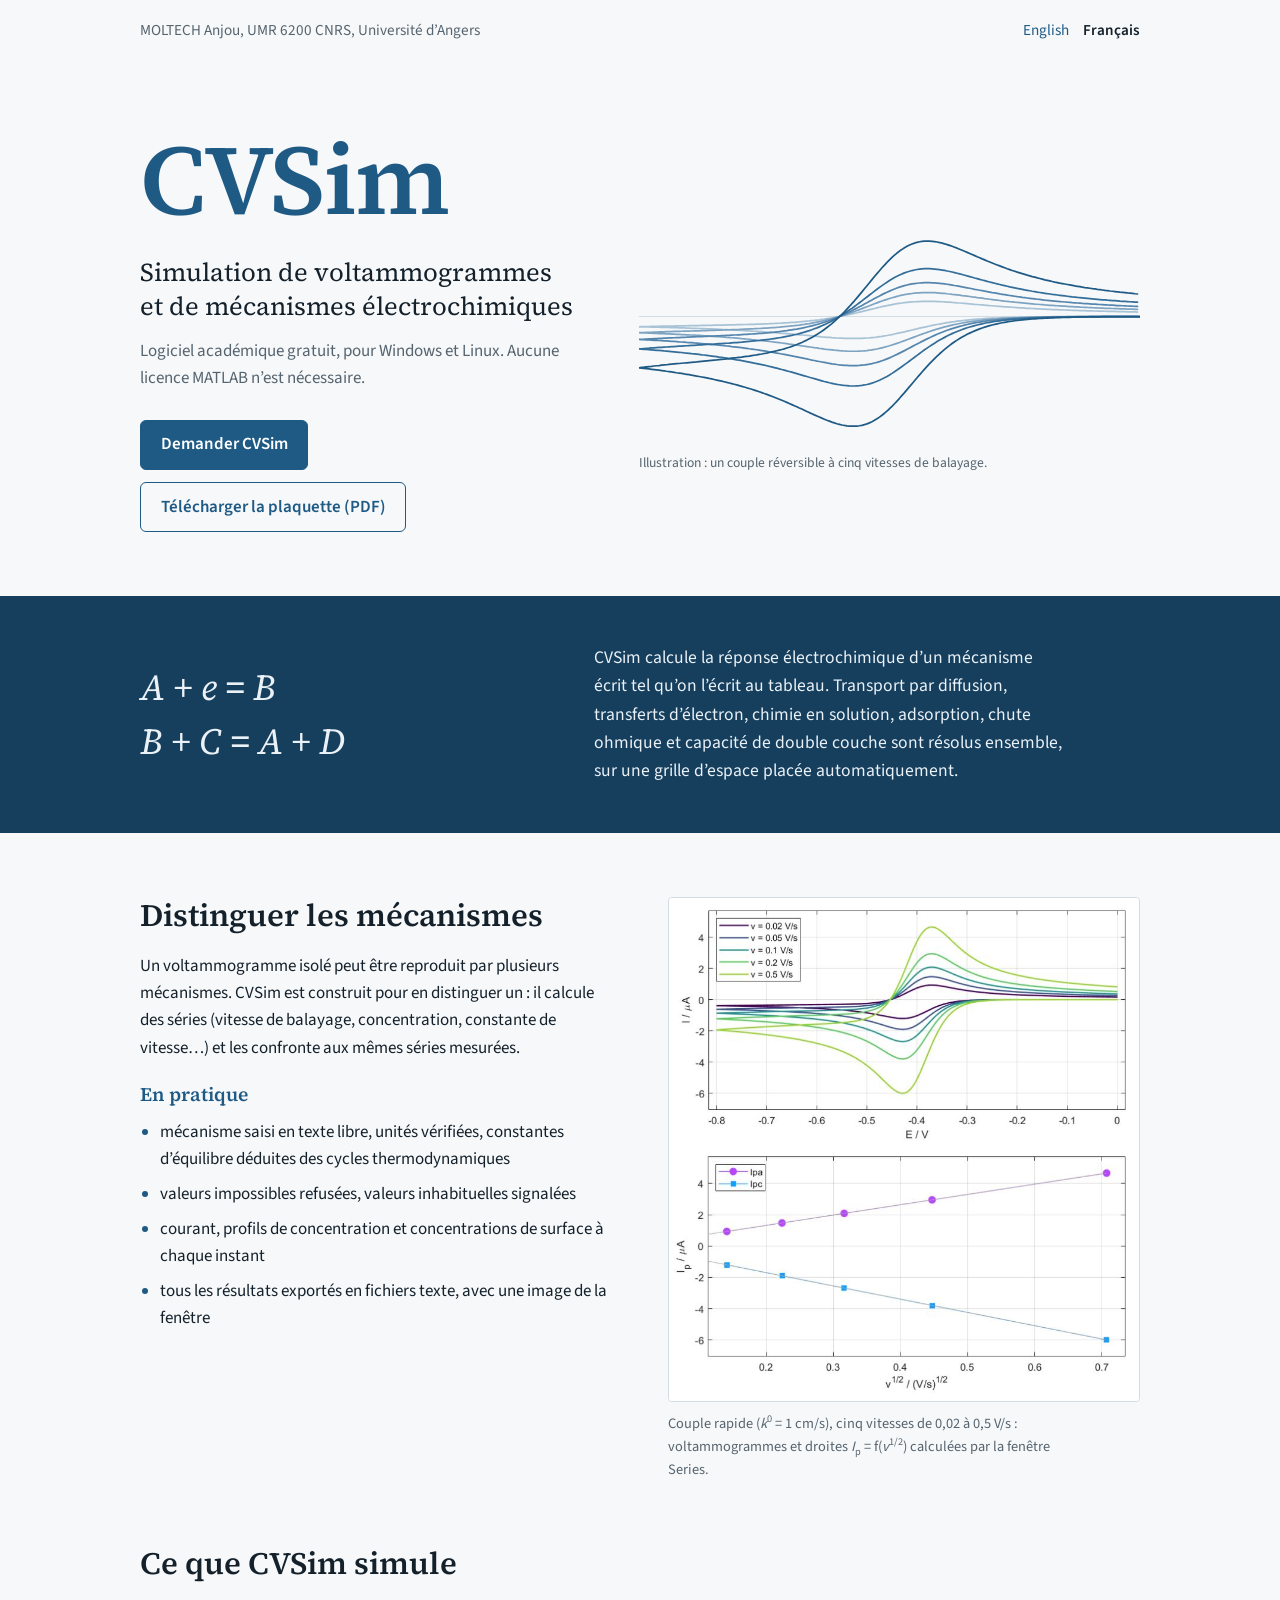
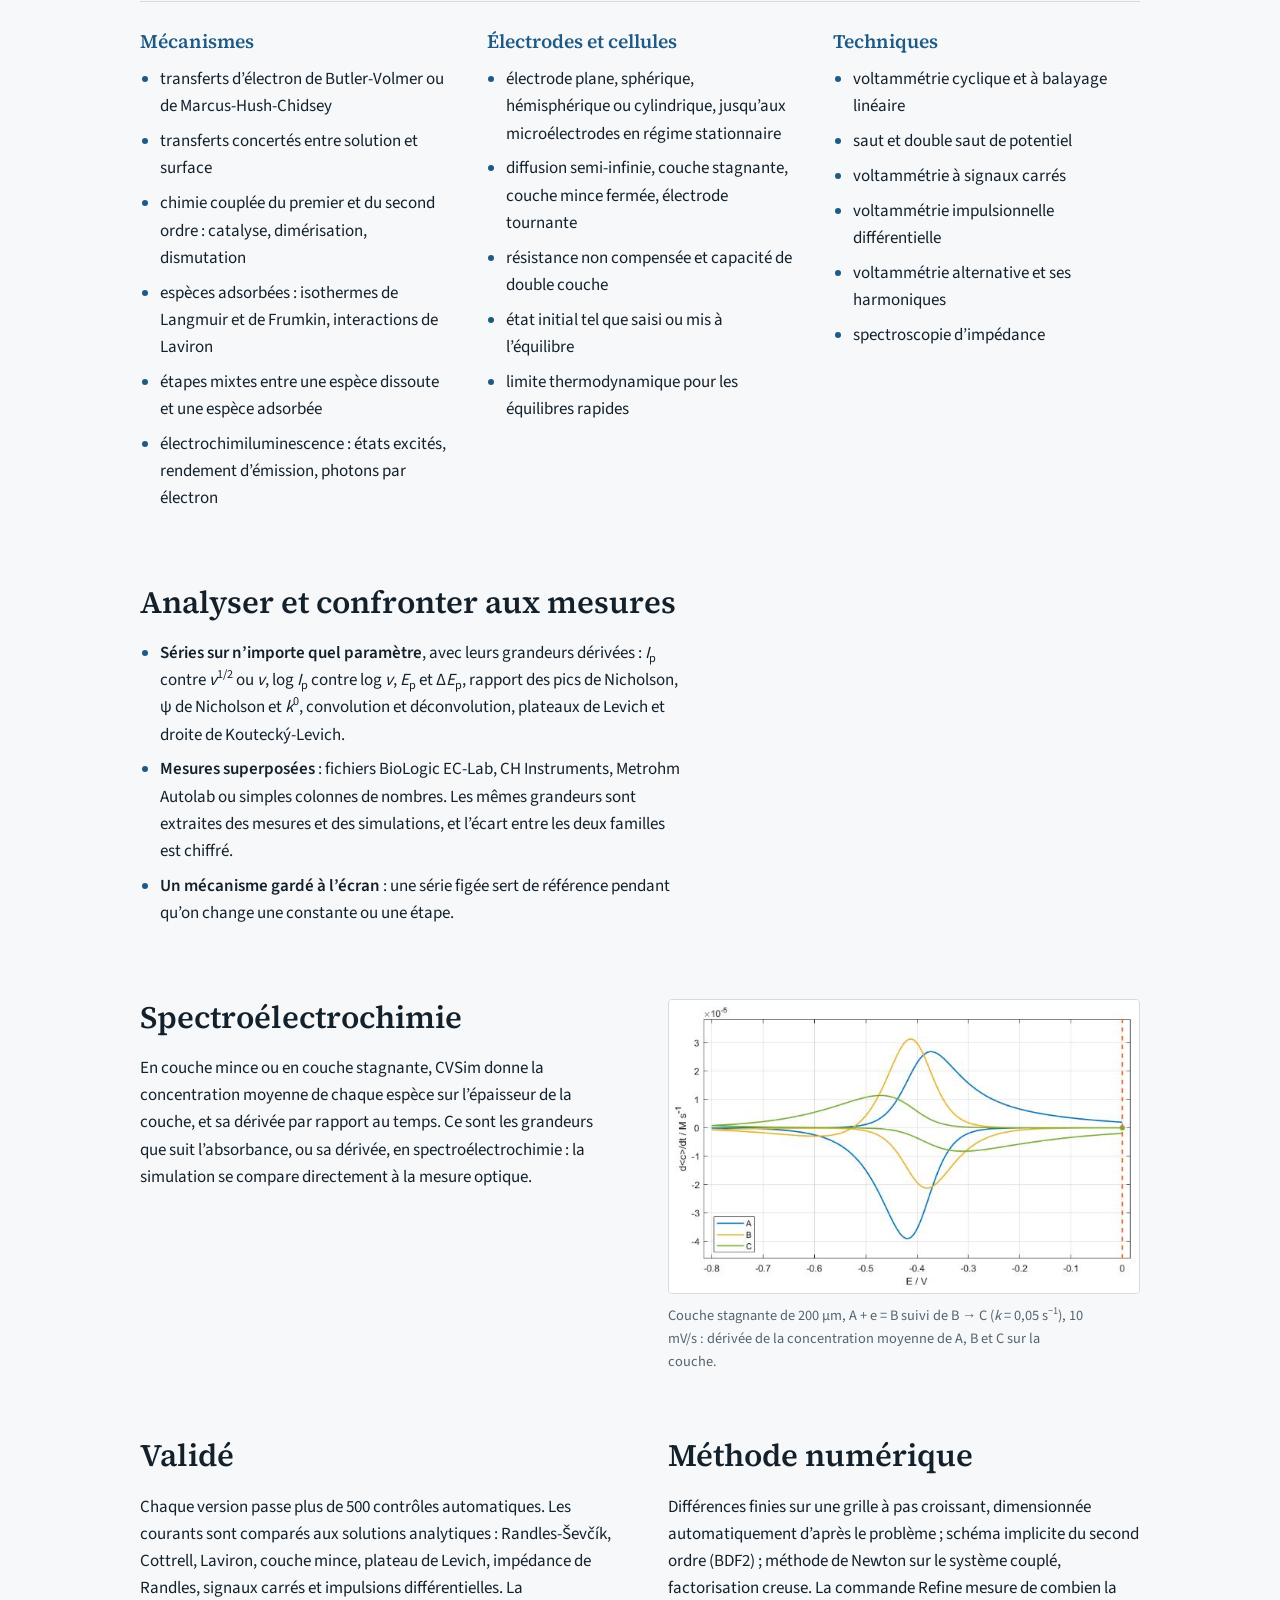
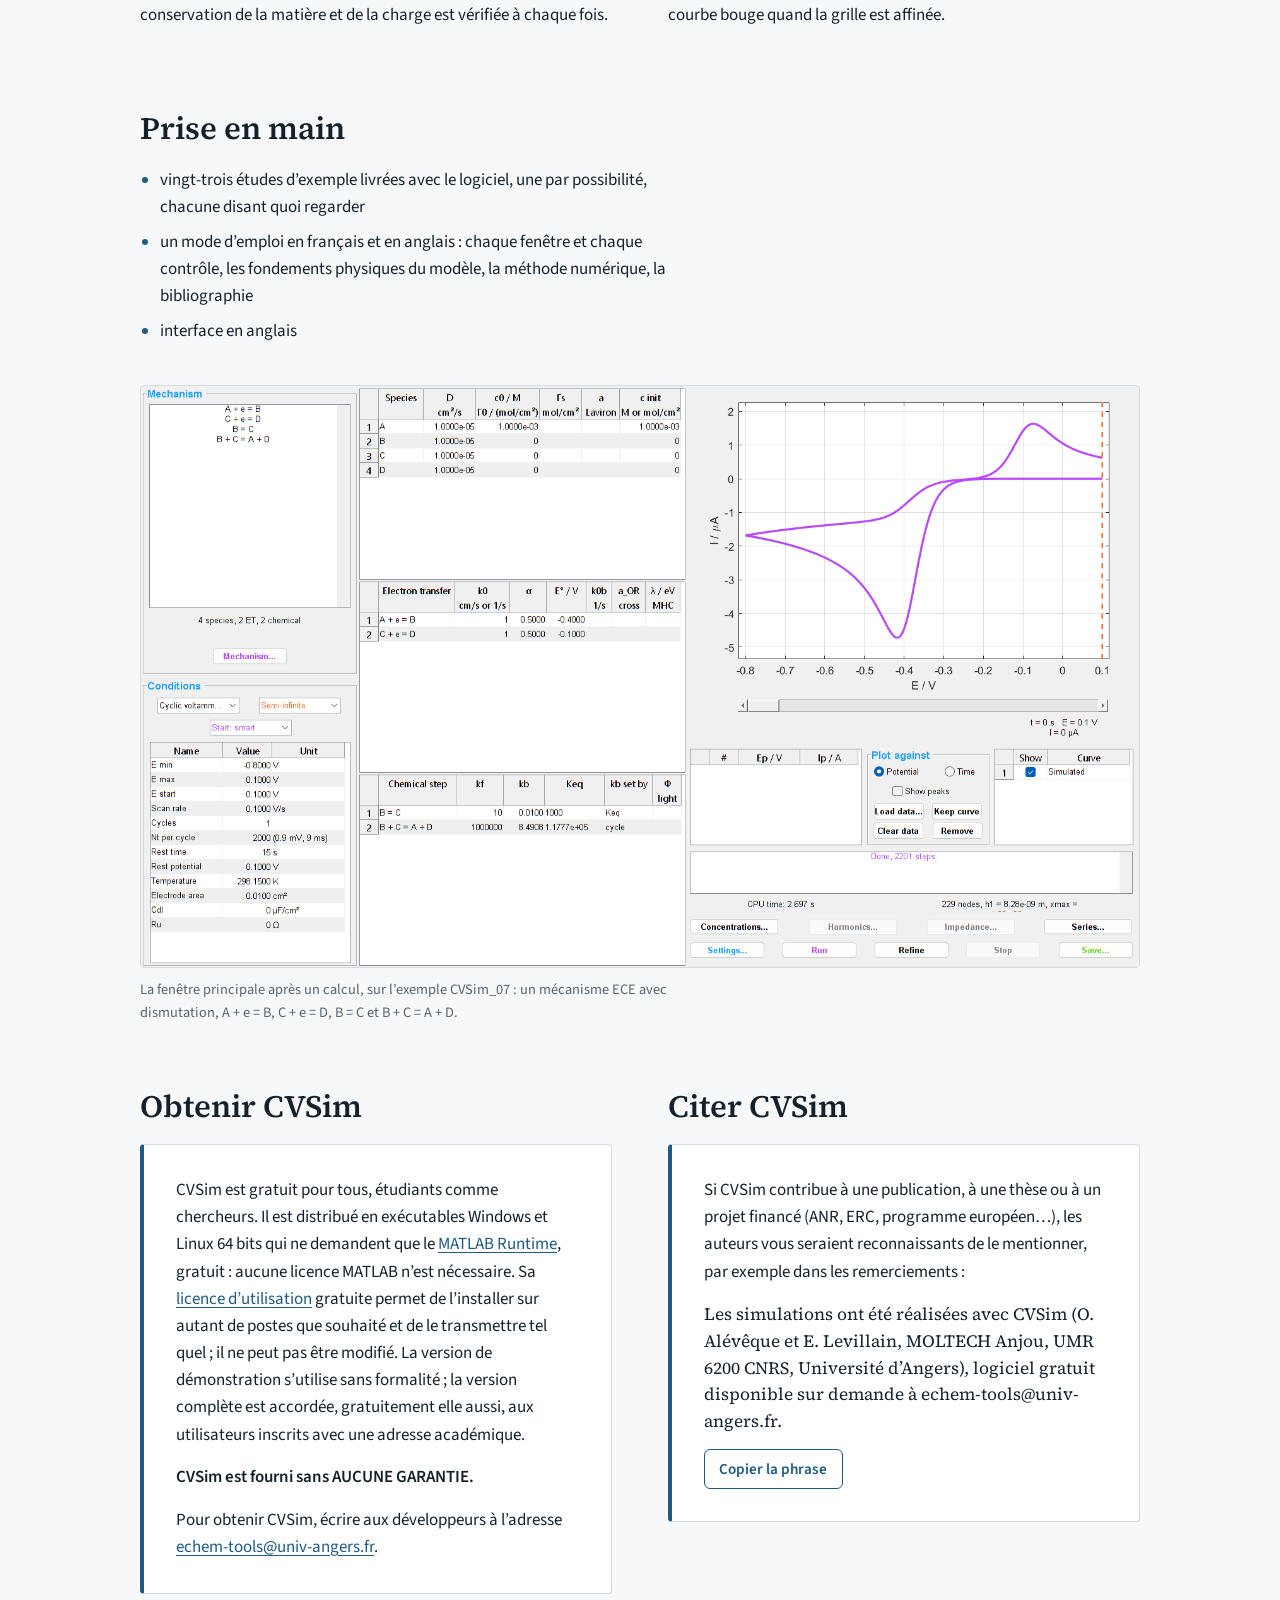
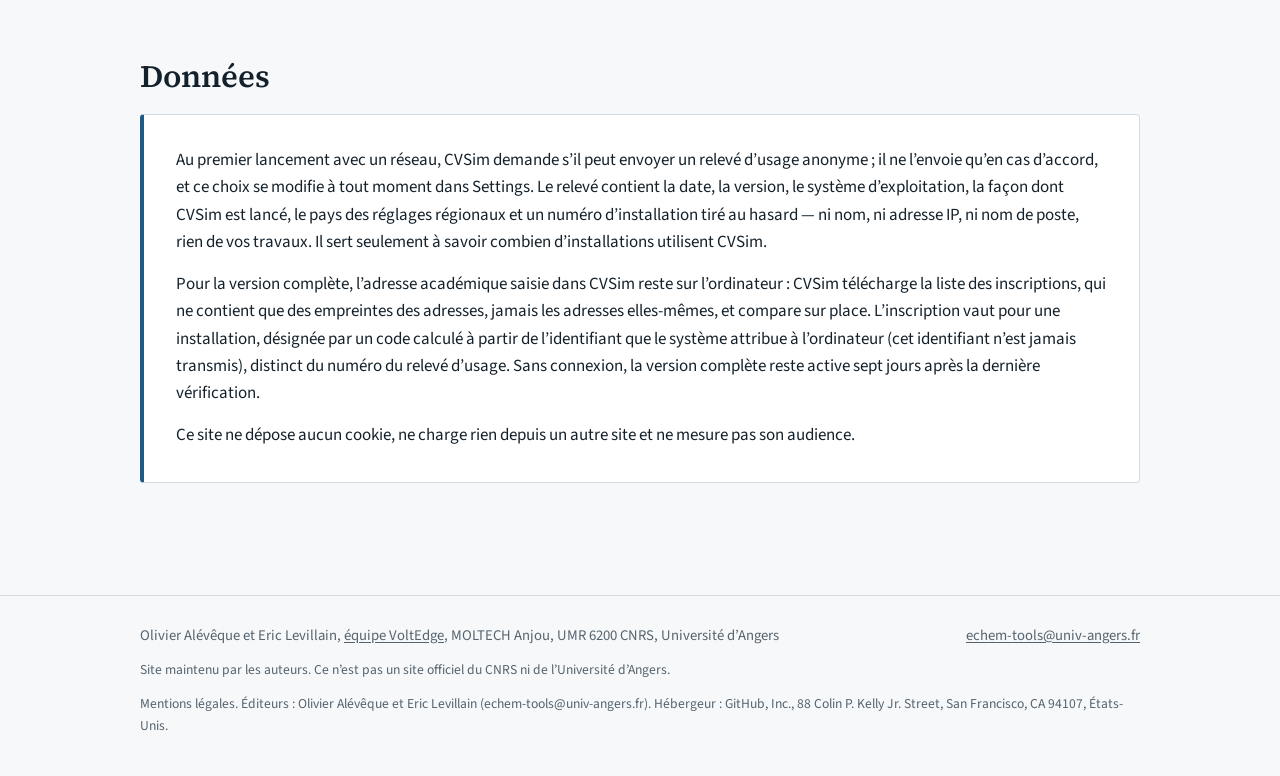
==== commit 4a1f18fb: "Add files via upload" ====
--- a/fr/index.html
+++ b/fr/index.html
@@ -163,7 +163,7 @@
       <div>
         <h2>Obtenir CVSim</h2>
         <div class="panel">
-          <p>CVSim est gratuit pour tous, étudiants comme chercheurs. Il est distribué en exécutables Windows et Linux 64&nbsp;bits qui ne demandent que le <a href="https://www.mathworks.com/products/compiler/matlab-runtime.html">MATLAB Runtime</a>, gratuit&nbsp;: aucune licence MATLAB n’est nécessaire. Sa <a href="../docs/CVSim_Licence.pdf">licence d’utilisation</a> gratuite permet de l’installer sur autant de postes que souhaité et de le transmettre tel quel&nbsp;; il ne peut pas être modifié.</p>
+          <p>CVSim est gratuit pour tous, étudiants comme chercheurs. Il est distribué en exécutables Windows et Linux 64&nbsp;bits qui ne demandent que le <a href="https://www.mathworks.com/products/compiler/matlab-runtime.html">MATLAB Runtime</a>, gratuit&nbsp;: aucune licence MATLAB n’est nécessaire. Sa <a href="../docs/CVSim_Licence.pdf">licence d’utilisation</a> gratuite permet de l’installer sur autant de postes que souhaité et de le transmettre tel quel&nbsp;; il ne peut pas être modifié. La version de démonstration s’utilise sans formalité&nbsp;; la version complète est accordée, gratuitement elle aussi, aux utilisateurs inscrits avec une adresse académique.</p>
           <p class="warranty">CVSim est fourni sans AUCUNE GARANTIE.</p>
           <p>Pour obtenir CVSim, écrire aux développeurs à l’adresse <a href="mailto:echem-tools@univ-angers.fr?subject=Demande%20CVSim">echem-tools@univ-angers.fr</a>.</p>
         </div>
@@ -183,6 +183,7 @@
     <h2>Données</h2>
     <div class="panel">
       <p>Au premier lancement avec un réseau, CVSim demande s’il peut envoyer un relevé d’usage anonyme&nbsp;; il ne l’envoie qu’en cas d’accord, et ce choix se modifie à tout moment dans Settings. Le relevé contient la date, la version, le système d’exploitation, la façon dont CVSim est lancé, le pays des réglages régionaux et un numéro d’installation tiré au hasard &mdash; ni nom, ni adresse IP, ni nom de poste, rien de vos travaux. Il sert seulement à savoir combien d’installations utilisent CVSim.</p>
+      <p>Pour la version complète, l’adresse académique saisie dans CVSim reste sur l’ordinateur&nbsp;: CVSim télécharge la liste des inscriptions, qui ne contient que des empreintes des adresses, jamais les adresses elles-mêmes, et compare sur place. L’inscription vaut pour une installation, désignée par un code calculé à partir de l’identifiant que le système attribue à l’ordinateur (cet identifiant n’est jamais transmis), distinct du numéro du relevé d’usage. Sans connexion, la version complète reste active sept jours après la dernière vérification.</p>
       <p>Ce site ne dépose aucun cookie, ne charge rien depuis un autre site et ne mesure pas son audience.</p>
     </div>
   </section>
